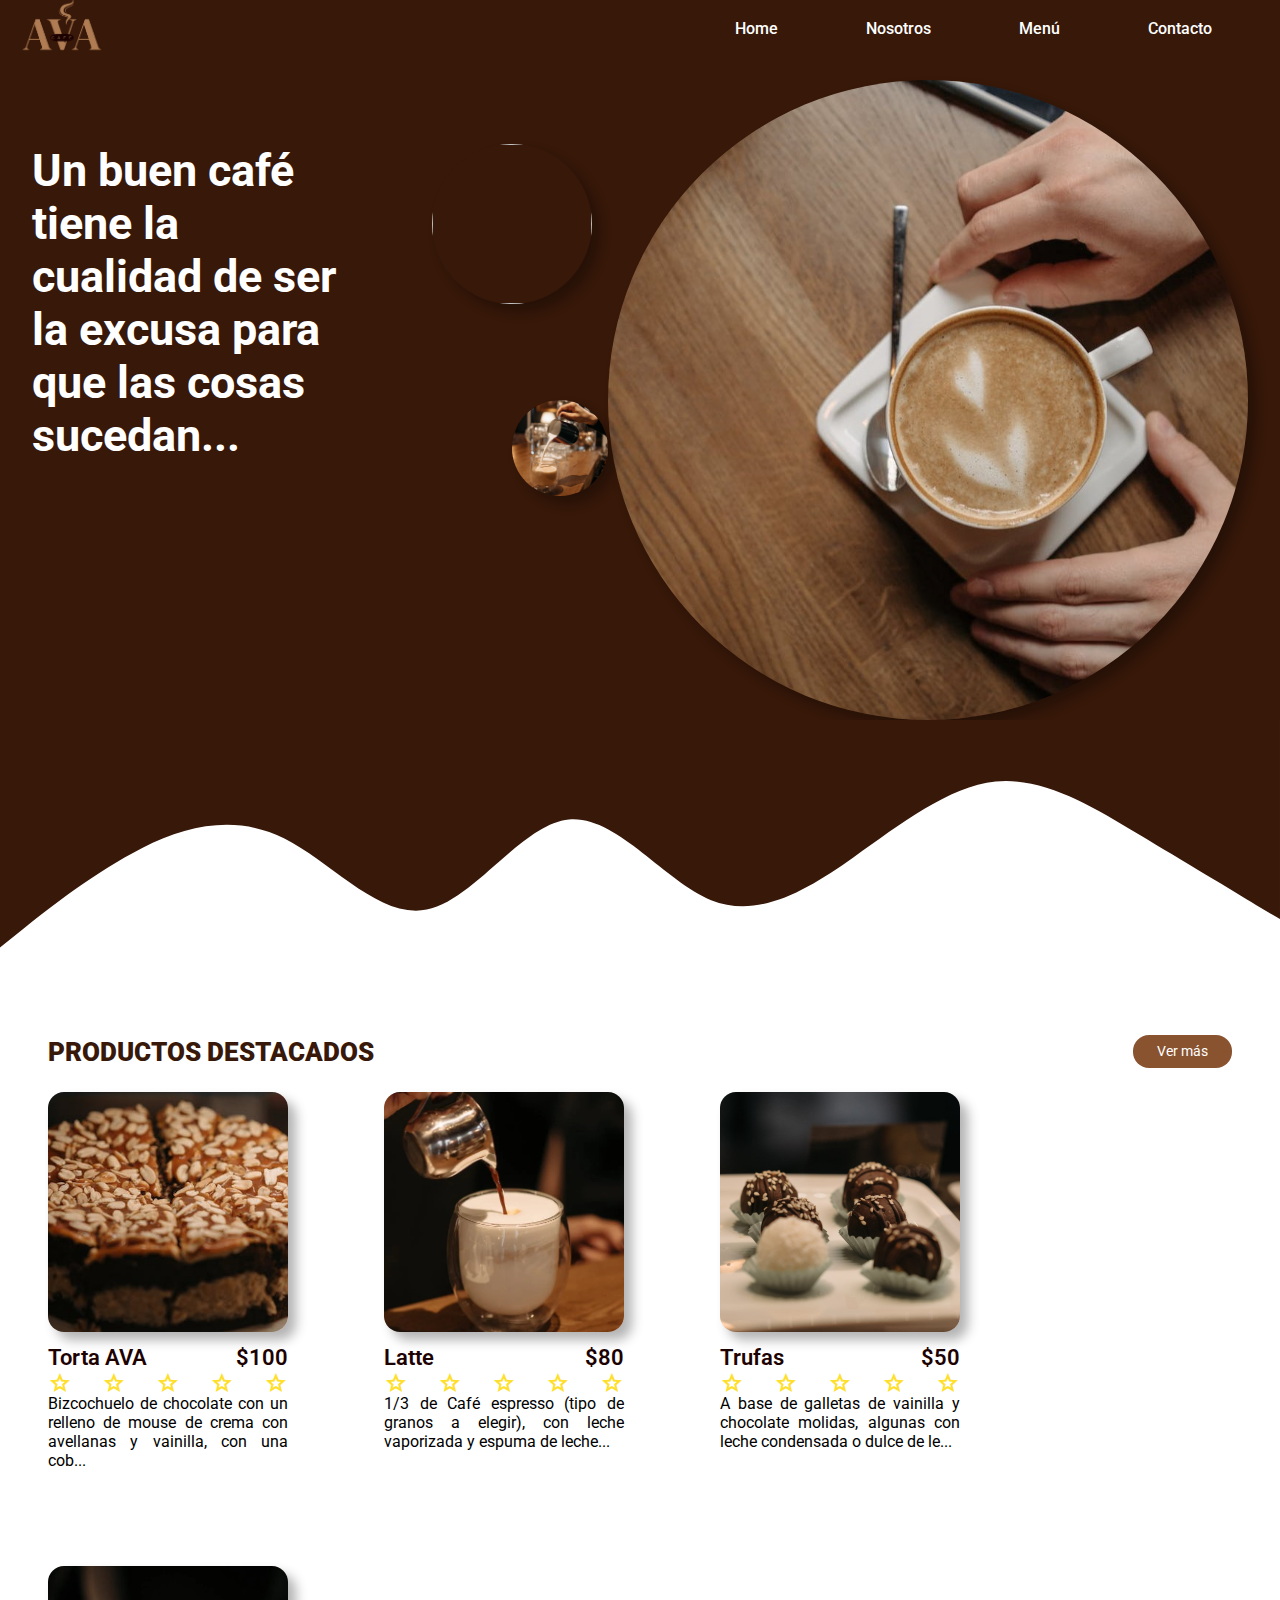
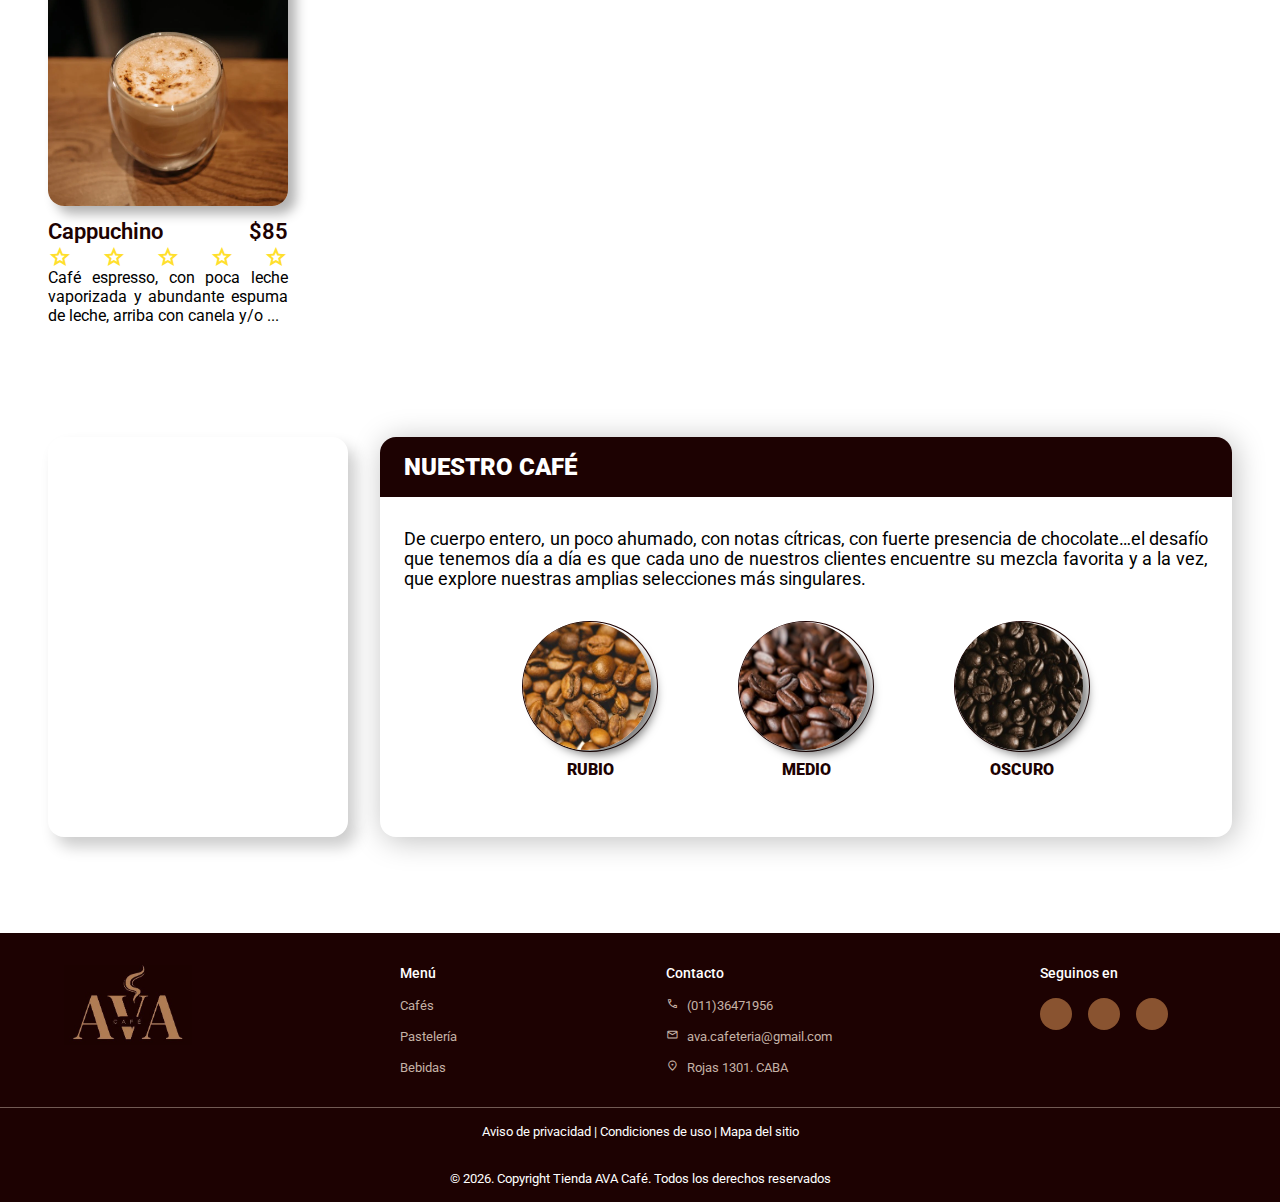
==== index.html @ 0589ad81 "add" ====
<!DOCTYPE html>
<html lang="es">
  <head>
    <meta charset="UTF-8" />
    <meta http-equiv="X-UA-Compatible" content="IE=edge" />
    <meta name="viewport" content="width=device-width, initial-scale=1.0" />
    <link rel="stylesheet" href="style.css" />
    <link
      rel="stylesheet"
      href="https://fonts.googleapis.com/css2?family=Material+Symbols+Outlined:opsz,wght,FILL,GRAD@48,300,1,0"
    />
    <script
      src="https://kit.fontawesome.com/d8433bcd8c.js"
      crossorigin="anonymous"
    ></script>
    <title>AVA Café</title>
    <link rel="icon" href="../images/AVA-logo-ico.ico" />
    <script defer src="../app.js"></script>
  </head>
  <body>
    <nav>
      <a href="index.html" class="nav__AVA-logo-dark">
        <img src="../images/AVA-logo-nav-dark.jpeg" alt="logo-cafe" />
      </a>
      <a href="index.html" class="nav__AVA-logo-light">
        <img src="../images/AVA-logo-nav-light.png" alt="logo-cafe" />
      </a>

      <div class="nav__menu">
        <input id="nav__menu--toggle" type="checkbox" />
        <label class="nav__menu--btn" for="nav__menu--toggle">
          <span></span>
        </label>

        <ul class="nav__menu--items">
          <li><a href="index.html">Home</a></li>
          <li><a href="./html/nosotros.html">Nosotros</a></li>
          <li><a href="./html/menu.html">Menú</a></li>
          <li><a href="./html/contacto.html">Contacto</a></li>
        </ul>
      </div>
    </nav>

    <main>
      <div class="main__portada">
        <h2 class="main__portada--frase">
          Un buen café tiene la cualidad de ser la excusa para que las cosas
          sucedan...
        </h2>

        <img class="main__portada--image1" src="../images/portada-cafe-1.jpg" />
        <img class="main__portada--image2" src="../images/portada-cafe-2.jpg" />
        <img src="../images/portada-cafe.jpeg" />
      </div>

      <svg xmlns="http://www.w3.org/2000/svg" viewBox="0 0 1440 260">
        <path
          fill="#371809"
          fill-opacity="1"
          d="M0,256L26.7,234.7C53.3,213,107,171,160,144C213.3,117,267,107,320,133.3C373.3,160,427,224,480,213.3C533.3,203,587,117,640,112C693.3,107,747,181,800,202.7C853.3,224,907,192,960,154.7C1013.3,117,1067,75,1120,69.3C1173.3,64,1227,96,1280,128C1333.3,160,1387,192,1413,208L1440,224L1440,0L1413.3,0C1386.7,0,1333,0,1280,0C1226.7,0,1173,0,1120,0C1066.7,0,1013,0,960,0C906.7,0,853,0,800,0C746.7,0,693,0,640,0C586.7,0,533,0,480,0C426.7,0,373,0,320,0C266.7,0,213,0,160,0C106.7,0,53,0,27,0L0,0Z"
        ></path>
      </svg>

      <div class="main__productos">
        <div class="main__productos--titulo">
          <h2>PRODUCTOS DESTACADOS</h2>
          <a href="../html/menu.html"><button>Ver más</button></a>
        </div>

        <div class="main__productos--productos">
          <div>
            <img src="../images/tortaAVA-menu.jpeg" alt="cafe" />
            <div class="productos__descripcion">
              <p>Torta AVA</p>
              <p>$100</p>
            </div>
            <div class="star">
              <span class="material-symbols-outlined">star</span>
              <span class="material-symbols-outlined">star</span>
              <span class="material-symbols-outlined">star</span>
              <span class="material-symbols-outlined">star</span>
              <span class="material-symbols-outlined">star</span>
            </div>
            <p>
              Bizcochuelo de chocolate con un relleno de mouse de crema con
              avellanas y vainilla, con una cob...
            </p>
          </div>

          <div>
            <img src="../images/cafe-latte-menu.jpeg" alt="cafe" />
            <div class="productos__descripcion">
              <p>Latte</p>
              <p>$80</p>
            </div>
            <div class="star">
              <span class="material-symbols-outlined">star</span>
              <span class="material-symbols-outlined">star</span>
              <span class="material-symbols-outlined">star</span>
              <span class="material-symbols-outlined">star</span>
              <span class="material-symbols-outlined">star</span>
            </div>
            <p>
              1/3 de Café espresso (tipo de granos a elegir), con leche
              vaporizada y espuma de leche...
            </p>
          </div>

          <div>
            <img src="../images/trufas-menu.jpeg" alt="cafe" />
            <div class="productos__descripcion">
              <p>Trufas</p>
              <p>$50</p>
            </div>
            <div class="star">
              <span class="material-symbols-outlined star">star</span>
              <span class="material-symbols-outlined star">star</span>
              <span class="material-symbols-outlined star">star</span>
              <span class="material-symbols-outlined star">star</span>
              <span class="material-symbols-outlined star">star</span>
            </div>
            <p>
              A base de galletas de vainilla y chocolate molidas, algunas con
              leche condensada o dulce de le...
            </p>
          </div>

          <div>
            <img src="../images/cafe-cappuchino-menu.jpeg" alt="cafe" />
            <div class="productos__descripcion">
              <p>Cappuchino</p>
              <p>$85</p>
            </div>
            <div class="star">
              <span class="material-symbols-outlined star">star</span>
              <span class="material-symbols-outlined star">star</span>
              <span class="material-symbols-outlined star">star</span>
              <span class="material-symbols-outlined star">star</span>
              <span class="material-symbols-outlined star">star</span>
            </div>
            <p>
              Café espresso, con poca leche vaporizada y abundante espuma de
              leche, arriba con canela y/o ...
            </p>
          </div>
        </div>
      </div>

      <div class="main__nuestro-cafe">
        <video src="../images/nuestro-cafe.mp4" autoplay loop></video>
        <div class="main__nuestro-cafe--container">
          <h2 class="main__nuestro-cafe--titulo">NUESTRO CAFÉ</h2>
          <p class="main__nuestro-cafe--parrafo">
            De cuerpo entero, un poco ahumado, con notas cítricas, con fuerte
            presencia de chocolate…el desafío que tenemos día a día es que cada
            uno de nuestros clientes encuentre su mezcla favorita y a la vez,
            que explore nuestras amplias selecciones más singulares.
          </p>

          <div class="main__nuestro-cafe--granos">
            <div>
              <div>
                <img
                  src="../images/granos-de-cafe-rubio.jpg"
                  alt="granos de café"
                />
              </div>

              <p>RUBIO</p>
            </div>

            <div>
              <div>
                <img
                  src="../images/granos-de-cafe-medio.jpg"
                  alt="granos de café"
                />
              </div>
              <p>MEDIO</p>
            </div>

            <div>
              <div>
                <img
                  src="../images/granos-de-cafe-oscuro.jpg"
                  alt="granos de café"
                />
              </div>
              <p>OSCURO</p>
            </div>
          </div>
        </div>
      </div>
    </main>

    <footer>
      <div class="footer__container">
        <img src="../images/AVA-logo-nav-dark.jpeg" alt="logo-cafe" />
        <div class="footer__container--info">
          <p class="container__info--titulo">Menú</p>
          <div class="container__info--items">
            <a href="/html/menu.html"> <p>Cafés</p></a>
            <a href="/html/menu.html"><p>Pastelería</p></a>
            <a href="/html/menu.html"><p>Bebidas</p></a>
          </div>
        </div>

        <div class="footer__container--info">
          <p class="container__info--titulo">Contacto</p>
          <div class="container__info--items">
            <a href="#">
              <span class="material-symbols-outlined">call</span>
              <p>(011)36471956</p>
            </a>

            <a href="#">
              <span class="material-symbols-outlined">mail</span>
              <p>ava.cafeteria@gmail.com</p>
            </a>

            <a href="#">
              <span class="material-symbols-outlined"> location_on </span>
              <p>Rojas 1301. CABA</p>
            </a>
          </div>
        </div>

        <div class="footer__container--info">
          <p class="container__info--titulo">Seguinos en</p>
          <div class="container__info--icon">
            <a href="https://www.instagram.com/"
              ><i class="fa-brands fa-instagram"></i
            ></a>

            <a href="https://es-la.facebook.com/"
              ><i class="fa-brands fa-facebook-f"></i
            ></a>

            <a href="https://twitter.com/?lang=es"
              ><i class="fa-brands fa-twitter"></i
            ></a>
          </div>
        </div>
      </div>

      <hr />
      <p>Aviso de privacidad | Condiciones de uso | Mapa del sitio</p>
      <h5 id="copyright"></h5>
    </footer>
  </body>
</html>
---- style.css ----
@import url("https://fonts.googleapis.com/css2?family=Roboto:wght@100;400;500;700;900&display=swap");

:root {
  --white-color: #ffffff;
  --light-brown-color: #895330;
  --light-brown-color-hover: #af7c53;
  --brown-color: #371809;
  --dark-brown-color: #1d0202;
  --yellow-color: #ffdf2d;
  --footer-color: #c5b2a6;
}

* {
  margin: 0;
  box-sizing: border-box;
  /*1rem= 10px*/
  font-family: "Roboto", sans-serif;
}

/*-------------- NAV --------------*/
nav {
  display: flex;
  justify-content: center;
  align-items: center;
  position: fixed;
  z-index: 1;
  width: 100%;
  height: 3.5rem;
  padding: 0 3rem 0 0;
  background-color: var(--brown-color);
}

/* Estilos de la función de js para que el nav cambie de color al hacer scroll */
nav.nav-scroll,
nav.nav-scroll .nav__AVA-logo-dark {
  background-color: var(--dark-brown-color);
  transition: all 1s;
  display: inline-flex;
}

.nav__AVA-logo-dark,
nav.nav-scroll .nav__AVA-logo-light {
  display: none;
}

nav img {
  height: 3.5rem;
  margin-left: 1rem;
}

.nav__menu--items {
  display: none;
  list-style: none;
}

.nav__menu--items li {
  display: flex;
  align-items: center;
  gap: 10px;
  padding: 12px 20px;
  transition-duration: 0.25s;
}

.nav__menu--items li a {
  position: relative;
  margin-left: 3rem;
  color: var(--white-color);
  text-decoration: none;
  font-weight: 500;
}

.nav__menu--items li a::after {
  content: "";
  position: absolute;
  width: 0%;
  height: 2px;
  background-color: var(--white-color);
  left: 50%;
  bottom: -5px;
  transition: all 0.3s ease-in-out;
}

.nav__menu--items li a:hover::after {
  width: 100%;
  left: 0;
}

#nav__menu--toggle {
  display: none;
}

#nav__menu--toggle:checked + .nav__menu--btn > span {
  transform: rotate(45deg);
}

#nav__menu--toggle:checked + .nav__menu--btn > span::before {
  top: 0;
  transform: rotate(0deg);
}

#nav__menu--toggle:checked + .nav__menu--btn > span::after {
  top: 0;
  transform: rotate(90deg);
}

#nav__menu--toggle:checked ~ .nav__menu--items {
  left: 0 !important;
}

.nav__menu--btn {
  position: fixed;
  top: 1.6rem;
  left: 1rem;
  width: 1.5rem;
  height: 2rem;
  cursor: pointer;
  z-index: 1;
}

.nav__menu--btn > span,
.nav__menu--btn > span::before,
.nav__menu--btn > span::after {
  display: block;
  position: absolute;
  width: 100%;
  height: 2px;
  background-color: var(--white-color);
  transition-duration: 0.25s;
}

.nav__menu--btn > span::before {
  content: "";
  top: -8px;
}

.nav__menu--btn > span::after {
  content: "";
  top: 8px;
}

/* media queries del nav */
@media (min-width: 720px) {
  nav {
    justify-content: space-between;
  }

  .nav__menu--btn {
    display: none;
  }

  .nav__menu--items {
    display: flex;
  }
}

/*-------------- HOME: portada --------------*/
.main__portada {
  display: flex;
  justify-content: space-between;
  width: 100%;
  height: 80vh;
  padding: 5rem 2rem 0;
  background-color: var(--brown-color);
}

.main__portada--frase {
  padding-top: 4rem;
  color: var(--white-color);
  font-size: 2.8rem;
}

.main__portada img {
  object-fit: cover;
  border-radius: 100%;
  box-shadow: 8px 8px 12px rgba(0, 0, 0, 0.3);
}

.main__portada img:nth-of-type(3) {
  animation: floating 5s ease-in-out 0.5s infinite;
}

.main__portada--image1 {
  position: relative;
  width: 10rem;
  height: 10rem;
  left: 5rem;
  top: 4rem;
  animation: floating 3s ease-in-out 0.5s infinite;
}

.main__portada--image2 {
  position: relative;
  width: 6rem;
  height: 6rem;
  top: 20rem;
  animation: floating 7s ease-in-out 0.5s infinite;
}

@keyframes floating {
  from {
    transform: translate(0, 0px);
  }
  65% {
    transform: translate(0, 15px);
  }
  to {
    transform: translate(0, -0px);
  }
}

/* media queries del HOME: portada */
@media (max-width: 720px) {
  .main__portada {
    flex-direction: column;
  }

  .main__portada--frase {
    padding-top: 1rem;
    font-size: 1.4rem;
  }

  .main__portada--image1 {
    top: 3rem;
    left: 1rem;
    width: 4rem;
    height: 4rem;
  }

  .main__portada--image2 {
    top: 7rem;
    left: 2.5rem;
    width: 3rem;
    height: 3rem;
  }

  .main__portada img:nth-of-type(3) {
    position: relative;
    top: -5rem;
    left: 7rem;
    width: 12rem;
    height: 12rem;
  }
}

/*-------------- HOME: productos destacados --------------*/
.main__productos {
  display: flex;
  flex-direction: column;
  gap: 1.5rem;
  padding: 5rem 3rem;
}

.main__productos h1 {
  font-weight: 900;
  color: var(--dark-brown-color);
  text-align: center;
  text-decoration: underline;
}

.main__productos--titulo {
  display: flex;
  justify-content: space-between;
  align-items: center;
}

.main__productos--titulo h2 {
  font-size: 1.6rem;
  font-weight: 900;
  color: var(--brown-color);
}

.main__productos--titulo button {
  padding: 0.5rem 1.5rem;
  background-color: var(--light-brown-color);
  border: none;
  border-radius: 1rem;
  color: var(--white-color);
  font-size: 0.9rem;
}

.main__productos--titulo button:hover {
  background-color: var(--light-brown-color-hover);
  cursor: pointer;
}

.main__productos--productos {
  display: grid;
  grid-template-columns: repeat(auto-fill, minmax(15rem, 15rem));
  gap: 6rem;
  margin-bottom: 1rem;
}

.main__productos--productos > div:hover {
  transform: scale(1.05);
  transition: 0.5s;
  cursor: pointer;
}

.main__productos--productos div img {
  width: 100%;
  height: 15rem;
  margin-bottom: 0.5rem;
  object-fit: cover;
  border-radius: 1rem;
  box-shadow: 8px 8px 12px rgba(0, 0, 0, 0.3);
}

.main__productos--productos div div {
  display: flex;
  align-items: center;
  justify-content: space-between;
}

.main__productos--productos div div p {
  font-size: 1.4rem;
  font-weight: 600;
  color: var(--dark-brown-color);
}

.main__productos--productos > div > p {
  font-size: 1rem;
  text-align: justify;
}

.star {
  color: var(--yellow-color);
}

/* media queries del HOME: productos destacados */
@media (max-width: 720px) {
  .main__productos {
    padding: 4rem 2rem;
  }

  .main__productos--productos > div {
    display: flex;
    flex-direction: column;
    align-items: center;
  }

  .main__productos--titulo h2 {
    font-size: 1.4rem;
  }

  .main__productos--titulo button {
    width: 6rem;
    padding: 0.5rem 1.5rem;
    font-size: 0.8rem;
  }

  .main__productos--productos {
    grid-template-columns: 8rem 8rem;
    gap: 3.5rem;
  }

  .main__productos--productos div img {
    width: 100%;
    height: 8rem;
  }

  .productos__descripcion {
    flex-direction: column;
  }

  .main__productos--productos div div p {
    font-size: 1.1rem;
  }

  .main__productos--productos > div > p {
    display: none;
  }
}

/*-------------- HOME: nuestro café --------------*/
.main__nuestro-cafe {
  padding: 1rem 3rem 6rem;
  display: flex;
  gap: 2rem;
  border-radius: 1.5rem;
}

.main__nuestro-cafe video {
  display: block;
  width: 20rem;
  height: 25rem;
  border-radius: 1rem;
  box-shadow: 8px 10px 15px rgba(0, 0, 0, 0.2);
  object-fit: cover;
}

.main__nuestro-cafe--container {
  height: 25rem;
  box-shadow: 3px 3px 30px #bebebe, -3px -3px 30px var(--white-color);
  border-radius: 1rem;
}

.main__nuestro-cafe--titulo {
  padding: 1rem 1.5rem;
  font-size: 1.5rem;
  font-weight: 900;
  border-radius: 1rem 1rem 0 0;
  color: var(--white-color);
  background-color: var(--dark-brown-color);
}

.main__nuestro-cafe--parrafo {
  margin: 2rem 1.5rem;
  text-align: justify;
  font-size: 1.1rem;
}

.main__nuestro-cafe--granos {
  display: flex;
  justify-content: center;
  gap: 5rem;
}

.main__nuestro-cafe--granos div img {
  width: 8rem;
  height: 8rem;
  border-radius: 100%;
  box-shadow: 8px 8px 10px -3px rgba(0, 0, 0, 0.5);
}

.main__nuestro-cafe--granos div div {
  height: 8.2rem;
  width: 8.5rem;
  border-radius: 100%;
  border: 1px double var(--dark-brown-color);
}

.main__nuestro-cafe--granos div p {
  margin-top: 0.5rem;
  text-align: center;
  font-weight: 900;
  color: var(--dark-brown-color);
}

/* media queries del HOME: nuestro café */
@media (max-width: 720px) {
  .main__nuestro-cafe {
    padding: 1rem 2rem;
    gap: 1rem;
  }

  .main__nuestro-cafe video {
    width: 8rem;
    height: 25.5rem;
  }

  .main__nuestro-cafe--container {
    width: 10.5rem;
    height: 25.5rem;
  }

  .main__nuestro-cafe--titulo {
    font-size: 1rem;
  }

  .main__nuestro-cafe--parrafo {
    font-size: 1rem;
    margin: 1rem;
  }

  .main__nuestro-cafe--granos {
    gap: 2rem;
    position: relative;
    top: 2rem;
    left: -4.5rem;
  }

  .main__nuestro-cafe--granos div div {
    height: 4.2rem;
    width: 4.5rem;
  }

  .main__nuestro-cafe--granos div img {
    width: 4rem;
    height: 4rem;
  }
}

/* ---------------- NOSOTROS: nosotros.html -------------------*/
.section__nosotros {
  display: grid;
  grid-template-columns: 1fr 1fr;
  grid-template-rows: 1fr 1fr 1fr 1fr;
  grid-auto-flow: row;
  grid-template-areas:
    "section__nosotros--primero section__nosotros--primero"
    "section__nosotros--segundo section__nosotros--segundo"
    "section__nosotros--tercero section__nosotros--tercero"
    "section__nosotros--cuarto section__nosotros--cuarto";
  padding-top: 3.5rem;
}

.section__nosotros--primero {
  grid-area: section__nosotros--primero;
}

.section__nosotros--segundo {
  grid-area: section__nosotros--segundo;
}

.section__nosotros--tercero {
  grid-area: section__nosotros--tercero;
}

.section__nosotros--cuarto {
  grid-area: section__nosotros--cuarto;
}

.nosotros-container {
  display: flex;
  justify-content: center;
  align-items: center;
}

.nosotros-container--descripcion {
  display: flex;
  align-items: center;
  width: 40rem;
  height: 15rem;
  margin: 3.1rem;
  padding: 0 5rem;
  background-color: var(--light-brown-color-hover);
  border-radius: 1rem;
  box-shadow: 20px 20px 25px var(--brown-color);
}

.nosotros-container--descripcion p {
  font-size: 1.1rem;
  color: var(--white-color);
  text-align: justify;
}

.nosotros-container--imagen {
  width: 57%;
  height: 28rem;
  padding: 2rem;
  background-color: var(--footer-color);
}
.nosotros-container--imagen img,
iframe {
  width: 100%;
  height: 100%;
  object-fit: cover;
  border-radius: 1rem;
}

/* -------------- FORMULARIO: contacto.html --------------*/
.section__contacto-portada {
  height: 30rem;
  position: relative;
}

.section__contacto-portada::before {
  content: "";
  position: absolute;
  top: 0;
  left: 0;
  width: 100%;
  height: 100%;
  background: linear-gradient(#371809e5, #37180959);
}

.section__contacto-portada img {
  object-fit: cover;
  object-position: 80% 20%;
  width: 100%;
  height: 100%;
}

.section__contacto-portada::after {
  content: "ESTEMOS EN CONTACTO";
  display: flex;
  justify-content: center;
  align-items: center;
  position: absolute;
  top: 0;
  left: 0;
  width: 100%;
  height: 100%;
  color: var(--white-color);
  font-size: 2.2rem;
  font-weight: 700;
}

.section__contacto-form {
  display: flex;
  justify-content: center;
  padding: 2rem 0;
}

.section__contacto-form fieldset {
  width: 20rem;
  padding: 1rem;
  border-radius: 0.5rem;
}

.fieldset__container {
  display: flex;
  flex-direction: column;
  gap: 1rem;
}

.fieldset__container--inputs {
  display: flex;
  flex-direction: column;
}

form legend {
  font-size: 1.4rem;
  font-weight: 700;
  color: var(--dark-brown-color);
}

form label {
  font-size: 1.1rem;
  color: var(--dark-brown-color);
}

.input-padron {
  height: 2rem;
}

.fieldset__container button {
  padding: 1rem 3rem;
  font-size: 1rem;
  font-weight: bold;
  color: var(--white-color);
  background-color: var(--light-brown-color);
  border: none;
  border-radius: 0.3rem;
  transition: all 0.3s ease 0s;
  cursor: pointer;
}

.fieldset__container button:hover {
  background-color: var(--light-brown-color-hover);
  transform: translateY(-6px);
}

/* -------------- FOOTER --------------*/
footer {
  display: flex;
  flex-direction: column;
  font-size: 0.7rem;
  color: var(--white-color);
  background-color: var(--dark-brown-color);
}

.footer__container {
  display: flex;
  justify-content: space-around;
  gap: 5rem;
  margin-right: 3rem;
  padding: 2rem 0;
}

.footer__container img {
  width: 8rem;
  height: 5rem;
}

.footer__container--info {
  display: flex;
  flex-direction: column;
}

.container__info--titulo {
  margin-bottom: 1rem;
  color: var(--white-color);
  font-weight: 500;
  font-size: 0.9rem;
}

.container__info--items {
  display: flex;
  flex-direction: column;
  gap: 1rem;
}

.container__info--items a,
.container__info--items a span {
  display: flex;
  gap: 0.5rem;
  text-decoration: none;
  font-size: 0.8rem;
  font-weight: 400;
  color: var(--footer-color);
}

.container__info--items a:hover {
  color: var(--white-color);
}

.container__info--icon {
  display: flex;
  gap: 1rem;
}

.container__info--icon a {
  display: flex;
  justify-content: center;
  align-items: center;
  width: 2rem;
  height: 2rem;
  text-decoration: none;
  background-color: var(--light-brown-color);
  border-radius: 100%;
}

.container__info--icon a i {
  font-size: 1rem;
  color: var(--white-color);
}

.container__info--icon a:hover {
  background-color: var(--light-brown-color-hover);
  transform: translateY(-2px);
}

hr {
  height: 1px;
  border: none;
  opacity: 0.5;
  background-color: var(--footer-color);
}

footer h5,
footer > p {
  align-self: center;
  margin: 1rem 0;
  font-size: 0.8rem;
  font-weight: 400;
}

/* media queries del footer */
@media (max-width: 720px) {
  footer {
    margin-top: 10rem;
  }

  .footer__container {
    flex-direction: column;
    padding: 2rem;
  }

  .container__info--titulo {
    font-size: 1.1rem;
  }

  .container__info--items a,
  .container__info--items a span {
    font-size: 1rem;
  }

  footer h5,
  footer > p {
    font-size: 0.7rem;
  }
}
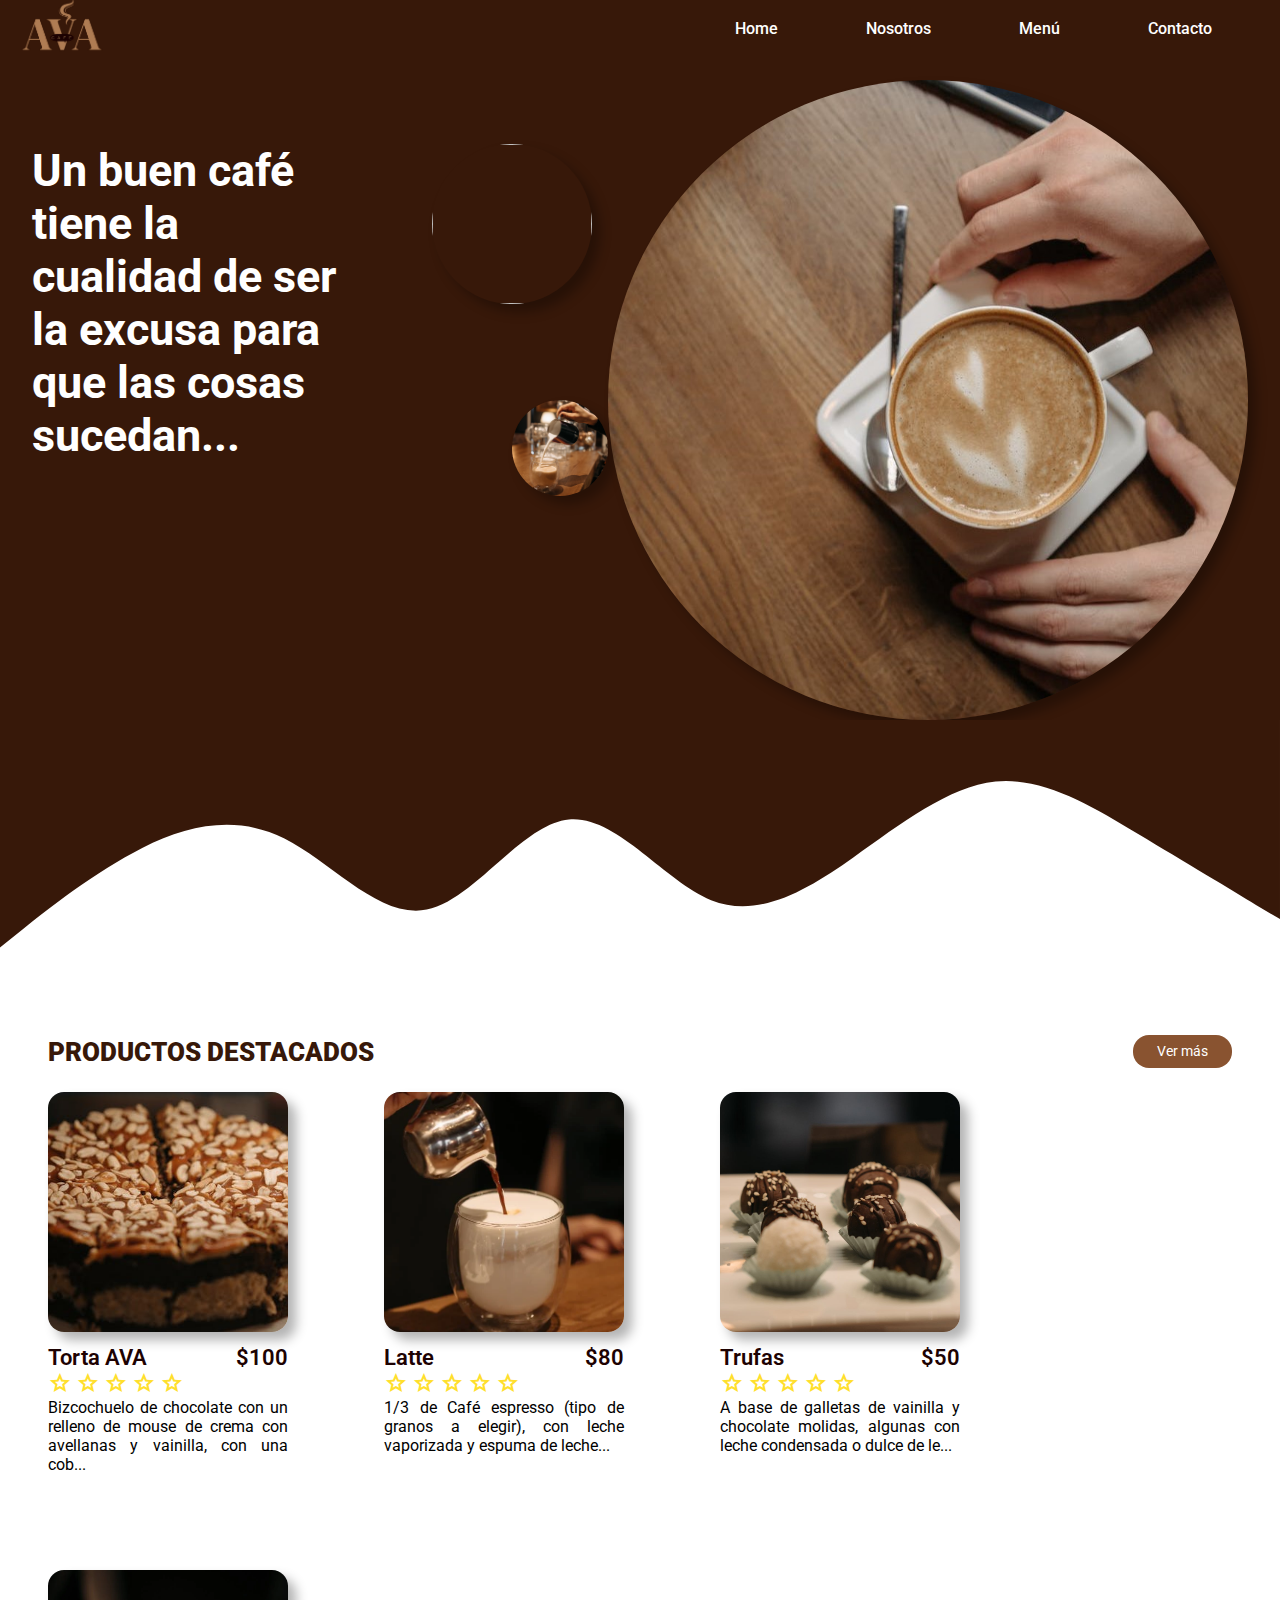
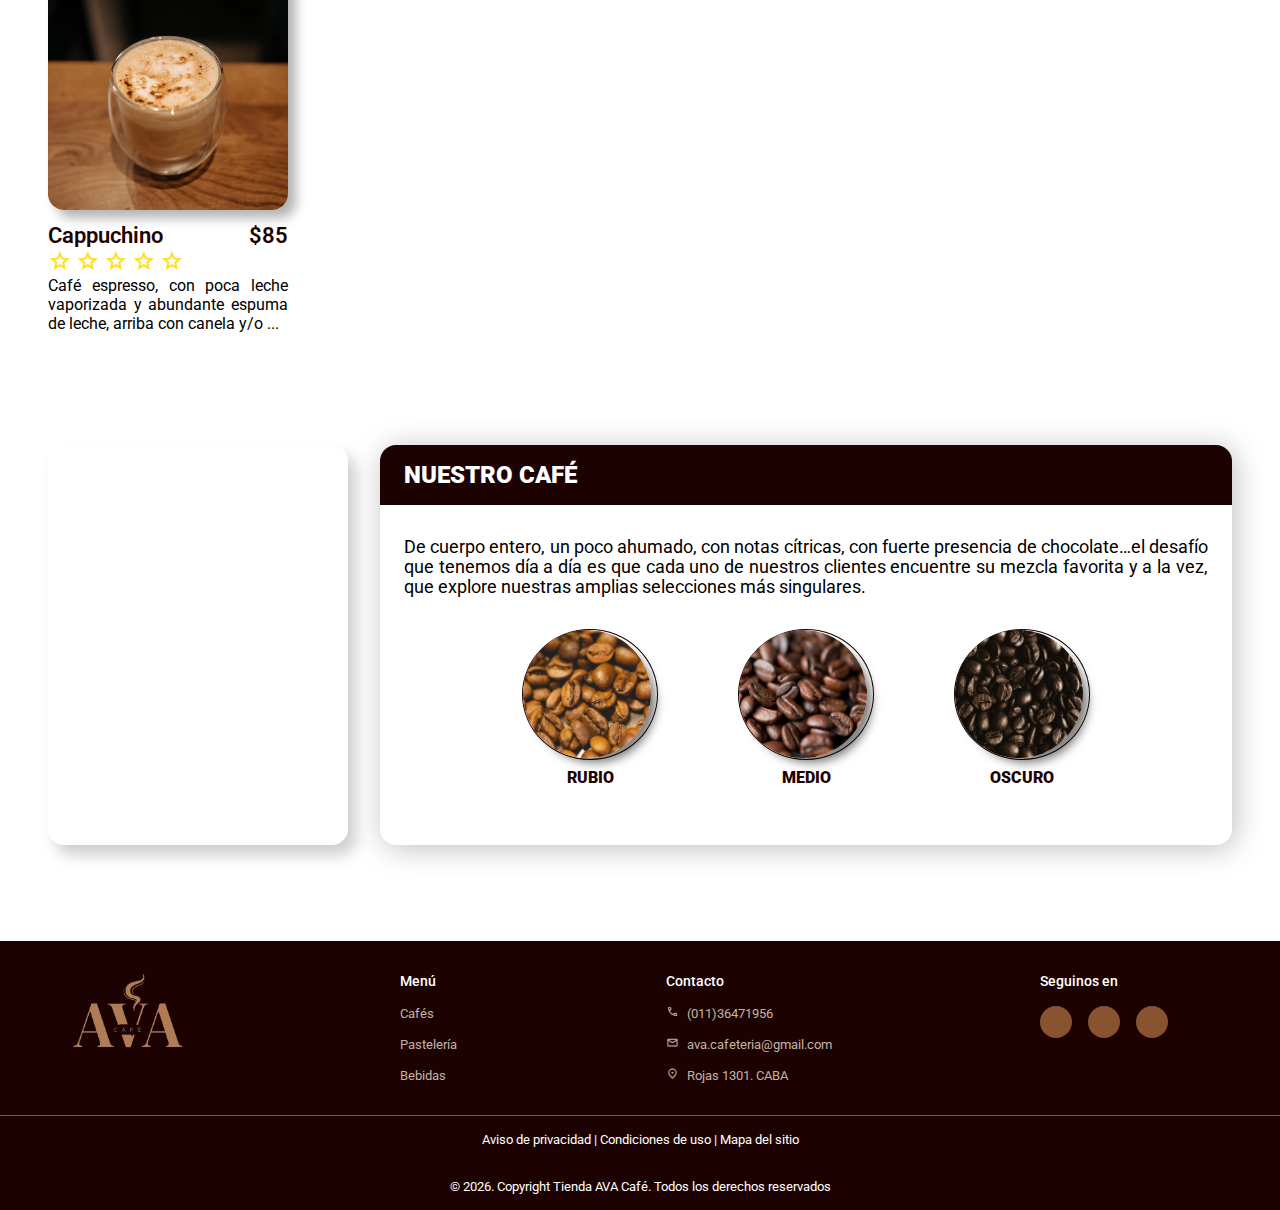
==== commit d5884792: "new changes" ====
--- a/index.html
+++ b/index.html
@@ -14,16 +14,16 @@
       crossorigin="anonymous"
     ></script>
     <title>AVA Café</title>
-    <link rel="icon" href="../images/AVA-logo-ico.ico" />
-    <script defer src="../app.js"></script>
+    <link rel="icon" href="./images/AVA-logo-ico.ico" />
+    <script defer src="./app.js"></script>
   </head>
   <body>
     <nav>
       <a href="index.html" class="nav__AVA-logo-dark">
-        <img src="../images/AVA-logo-nav-dark.jpeg" alt="logo-cafe" />
+        <img src="./images/AVA-logo-nav-dark.jpeg" alt="logo-cafe" />
       </a>
       <a href="index.html" class="nav__AVA-logo-light">
-        <img src="../images/AVA-logo-nav-light.png" alt="logo-cafe" />
+        <img src="./images/AVA-logo-nav-light.png" alt="logo-cafe" />
       </a>
 
       <div class="nav__menu">
@@ -48,9 +48,9 @@
           sucedan...
         </h2>
 
-        <img class="main__portada--image1" src="../images/portada-cafe-1.jpg" />
-        <img class="main__portada--image2" src="../images/portada-cafe-2.jpg" />
-        <img src="../images/portada-cafe.jpeg" />
+        <img class="main__portada--image1" src="./images/portada-cafe-1.jpg" />
+        <img class="main__portada--image2" src="./images/portada-cafe-2.jpg" />
+        <img src="./images/portada-cafe.jpeg" />
       </div>
 
       <svg xmlns="http://www.w3.org/2000/svg" viewBox="0 0 1440 260">
@@ -64,12 +64,12 @@
       <div class="main__productos">
         <div class="main__productos--titulo">
           <h2>PRODUCTOS DESTACADOS</h2>
-          <a href="../html/menu.html"><button>Ver más</button></a>
+          <a href="./html/menu.html"><button>Ver más</button></a>
         </div>
 
         <div class="main__productos--productos">
           <div>
-            <img src="../images/tortaAVA-menu.jpeg" alt="cafe" />
+            <img src="./images/tortaAVA-menu.jpeg" alt="cafe" />
             <div class="productos__descripcion">
               <p>Torta AVA</p>
               <p>$100</p>
@@ -88,7 +88,7 @@
           </div>
 
           <div>
-            <img src="../images/cafe-latte-menu.jpeg" alt="cafe" />
+            <img src="./images/cafe-latte-menu.jpeg" alt="cafe" />
             <div class="productos__descripcion">
               <p>Latte</p>
               <p>$80</p>
@@ -107,7 +107,7 @@
           </div>
 
           <div>
-            <img src="../images/trufas-menu.jpeg" alt="cafe" />
+            <img src="./images/trufas-menu.jpeg" alt="cafe" />
             <div class="productos__descripcion">
               <p>Trufas</p>
               <p>$50</p>
@@ -126,7 +126,7 @@
           </div>
 
           <div>
-            <img src="../images/cafe-cappuchino-menu.jpeg" alt="cafe" />
+            <img src="./images/cafe-cappuchino-menu.jpeg" alt="cafe" />
             <div class="productos__descripcion">
               <p>Cappuchino</p>
               <p>$85</p>
@@ -147,7 +147,7 @@
       </div>
 
       <div class="main__nuestro-cafe">
-        <video src="../images/nuestro-cafe.mp4" autoplay loop></video>
+        <video src="./images/nuestro-cafe.mp4" autoplay loop></video>
         <div class="main__nuestro-cafe--container">
           <h2 class="main__nuestro-cafe--titulo">NUESTRO CAFÉ</h2>
           <p class="main__nuestro-cafe--parrafo">
@@ -161,7 +161,7 @@
             <div>
               <div>
                 <img
-                  src="../images/granos-de-cafe-rubio.jpg"
+                  src="./images/granos-de-cafe-rubio.jpg"
                   alt="granos de café"
                 />
               </div>
@@ -172,7 +172,7 @@
             <div>
               <div>
                 <img
-                  src="../images/granos-de-cafe-medio.jpg"
+                  src="./images/granos-de-cafe-medio.jpg"
                   alt="granos de café"
                 />
               </div>
@@ -182,7 +182,7 @@
             <div>
               <div>
                 <img
-                  src="../images/granos-de-cafe-oscuro.jpg"
+                  src="./images/granos-de-cafe-oscuro.jpg"
                   alt="granos de café"
                 />
               </div>
@@ -195,13 +195,13 @@
 
     <footer>
       <div class="footer__container">
-        <img src="../images/AVA-logo-nav-dark.jpeg" alt="logo-cafe" />
+        <img src="./images/AVA-logo-nav-dark.jpeg" alt="logo-cafe" />
         <div class="footer__container--info">
           <p class="container__info--titulo">Menú</p>
           <div class="container__info--items">
-            <a href="/html/menu.html"> <p>Cafés</p></a>
-            <a href="/html/menu.html"><p>Pastelería</p></a>
-            <a href="/html/menu.html"><p>Bebidas</p></a>
+            <a href="./html/menu.html"> <p>Cafés</p></a>
+            <a href="./html/menu.html"><p>Pastelería</p></a>
+            <a href="./html/menu.html"><p>Bebidas</p></a>
           </div>
         </div>
 
--- a/style.css
+++ b/style.css
@@ -26,7 +26,7 @@
   z-index: 1;
   width: 100%;
   height: 3.5rem;
-  padding: 0 3rem 0 0;
+  padding: 0;
   background-color: var(--brown-color);
 }
 
@@ -46,6 +46,59 @@
 nav img {
   height: 3.5rem;
   margin-left: 1rem;
+}
+
+#nav__menu--toggle {
+  display: none;
+}
+
+#nav__menu--toggle:checked + .nav__menu--btn > span {
+  transform: rotate(45deg);
+}
+
+#nav__menu--toggle:checked + .nav__menu--btn > span::before {
+  top: 0;
+  transform: rotate(0deg);
+}
+
+#nav__menu--toggle:checked + .nav__menu--btn > span::after {
+  top: 0;
+  transform: rotate(90deg);
+}
+
+#nav__menu--toggle:checked ~ .nav__menu--items {
+  left: 0 !important;
+}
+
+.nav__menu--btn {
+  position: fixed;
+  top: 1.6rem;
+  left: 1rem;
+  width: 1.5rem;
+  height: 2rem;
+  cursor: pointer;
+  z-index: 1;
+}
+
+.nav__menu--btn > span,
+.nav__menu--btn > span::before,
+.nav__menu--btn > span::after {
+  display: block;
+  position: absolute;
+  width: 100%;
+  height: 2px;
+  background-color: var(--white-color);
+  transition-duration: 0.25s;
+}
+
+.nav__menu--btn > span::before {
+  content: "";
+  top: -8px;
+}
+
+.nav__menu--btn > span::after {
+  content: "";
+  top: 8px;
 }
 
 .nav__menu--items {
@@ -85,63 +138,11 @@
   left: 0;
 }
 
-#nav__menu--toggle {
-  display: none;
-}
-
-#nav__menu--toggle:checked + .nav__menu--btn > span {
-  transform: rotate(45deg);
-}
-
-#nav__menu--toggle:checked + .nav__menu--btn > span::before {
-  top: 0;
-  transform: rotate(0deg);
-}
-
-#nav__menu--toggle:checked + .nav__menu--btn > span::after {
-  top: 0;
-  transform: rotate(90deg);
-}
-
-#nav__menu--toggle:checked ~ .nav__menu--items {
-  left: 0 !important;
-}
-
-.nav__menu--btn {
-  position: fixed;
-  top: 1.6rem;
-  left: 1rem;
-  width: 1.5rem;
-  height: 2rem;
-  cursor: pointer;
-  z-index: 1;
-}
-
-.nav__menu--btn > span,
-.nav__menu--btn > span::before,
-.nav__menu--btn > span::after {
-  display: block;
-  position: absolute;
-  width: 100%;
-  height: 2px;
-  background-color: var(--white-color);
-  transition-duration: 0.25s;
-}
-
-.nav__menu--btn > span::before {
-  content: "";
-  top: -8px;
-}
-
-.nav__menu--btn > span::after {
-  content: "";
-  top: 8px;
-}
-
 /* media queries del nav */
 @media (min-width: 720px) {
   nav {
     justify-content: space-between;
+    padding: 0 3rem 0 0;
   }
 
   .nav__menu--btn {
@@ -305,13 +306,13 @@
   box-shadow: 8px 8px 12px rgba(0, 0, 0, 0.3);
 }
 
-.main__productos--productos div div {
+.productos__descripcion {
   display: flex;
   align-items: center;
   justify-content: space-between;
 }
 
-.main__productos--productos div div p {
+.productos__descripcion p {
   font-size: 1.4rem;
   font-weight: 600;
   color: var(--dark-brown-color);
@@ -349,8 +350,8 @@
   }
 
   .main__productos--productos {
-    grid-template-columns: 8rem 8rem;
-    gap: 3.5rem;
+    grid-template-columns: 1fr 1fr;
+    row-gap: 3rem;
   }
 
   .main__productos--productos div img {
@@ -440,7 +441,7 @@
 @media (max-width: 720px) {
   .main__nuestro-cafe {
     padding: 1rem 2rem;
-    gap: 1rem;
+    justify-content: space-between;
   }
 
   .main__nuestro-cafe video {
@@ -466,7 +467,7 @@
     gap: 2rem;
     position: relative;
     top: 2rem;
-    left: -4.5rem;
+    left: -6rem;
   }
 
   .main__nuestro-cafe--granos div div {
@@ -491,7 +492,6 @@
     "section__nosotros--segundo section__nosotros--segundo"
     "section__nosotros--tercero section__nosotros--tercero"
     "section__nosotros--cuarto section__nosotros--cuarto";
-  padding-top: 3.5rem;
 }
 
 .section__nosotros--primero {
@@ -514,6 +514,7 @@
   display: flex;
   justify-content: center;
   align-items: center;
+  padding-top: 4rem;
 }
 
 .nosotros-container--descripcion {
@@ -548,6 +549,40 @@
   border-radius: 1rem;
 }
 
+/* media queries del NOSOTROS */
+@media (max-width: 720px) {
+  .section__nosotros {
+    grid-template-columns: 1fr;
+    grid-template-rows: 1fr 1fr 1fr 1fr;
+    grid-template-areas:
+      "section__nosotros--primero"
+      "section__nosotros--segundo"
+      "section__nosotros--tercero"
+      "section__nosotros--cuarto";
+  }
+
+  .nosotros-container {
+    flex-direction: column;
+  }
+
+  .nosotros-container--descripcion {
+    width: 100%;
+    height: 12rem;
+    margin: 0;
+    padding: 0 2rem;
+  }
+
+  .nosotros-container--descripcion p {
+    font-size: 1rem;
+  }
+
+  .nosotros-container--imagen {
+    width: 100%;
+    height: 20rem;
+    padding: 0.5rem;
+  }
+}
+
 /* -------------- FORMULARIO: contacto.html --------------*/
 .section__contacto-portada {
   height: 30rem;
@@ -593,7 +628,6 @@
 }
 
 .section__contacto-form fieldset {
-  width: 20rem;
   padding: 1rem;
   border-radius: 0.5rem;
 }
@@ -621,7 +655,7 @@
 }
 
 .input-padron {
-  height: 2rem;
+  height: 2.5rem;
 }
 
 .fieldset__container button {
@@ -639,6 +673,17 @@
 .fieldset__container button:hover {
   background-color: var(--light-brown-color-hover);
   transform: translateY(-6px);
+}
+
+/* media queries del NOSOTROS */
+@media (max-width: 720px) {
+  .section__contacto-portada::after {
+    font-size: 1.6rem;
+  }
+
+  .fieldset__container {
+    width: 20rem;
+  }
 }
 
 /* -------------- FOOTER --------------*/
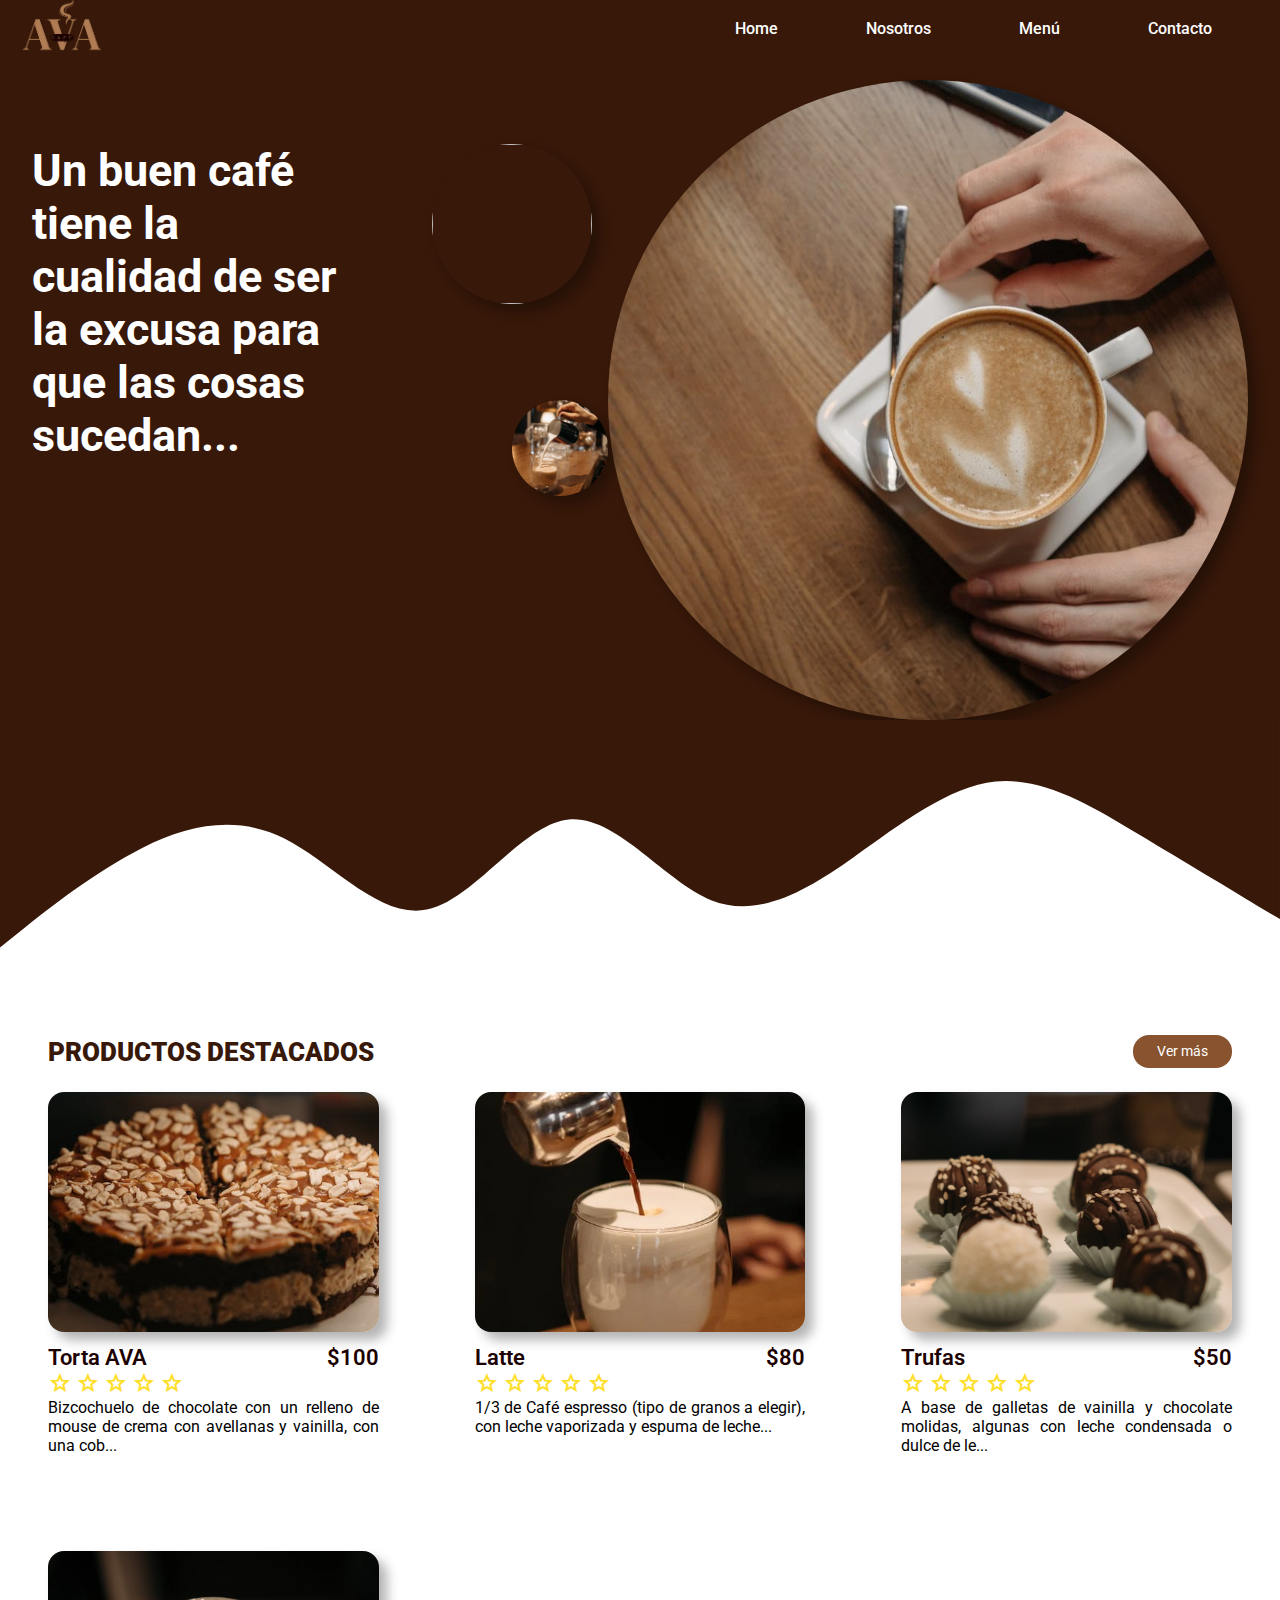
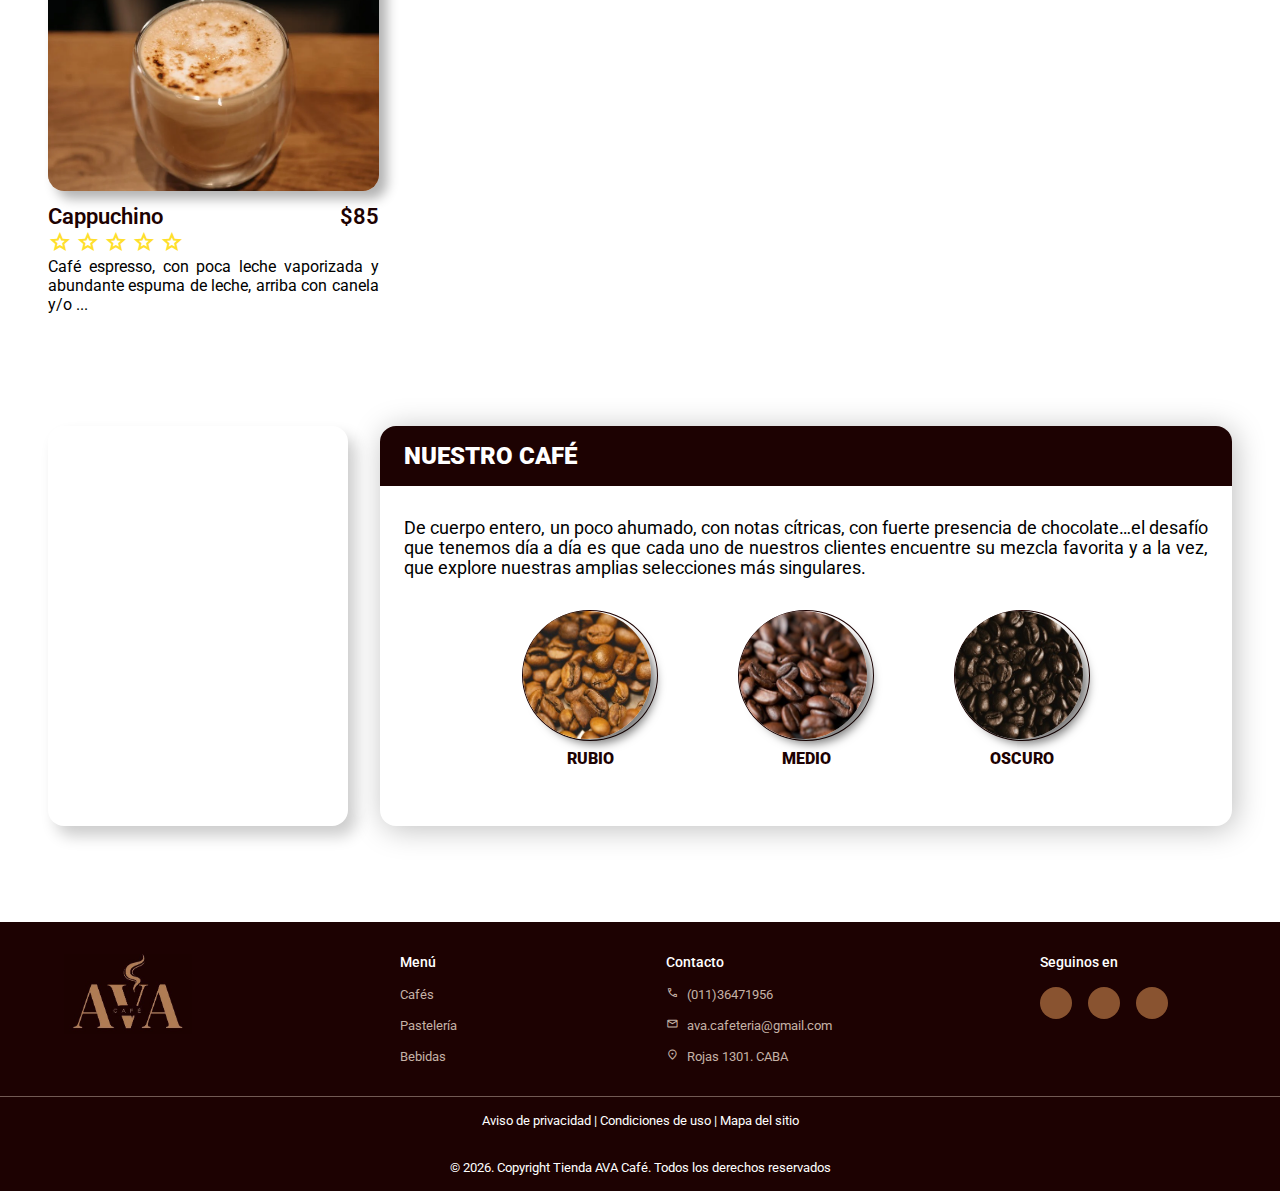
==== commit 32b86e21: "new changes" ====
--- a/index.html
+++ b/index.html
@@ -208,17 +208,17 @@
         <div class="footer__container--info">
           <p class="container__info--titulo">Contacto</p>
           <div class="container__info--items">
-            <a href="#">
+            <a href="./html/contacto.html">
               <span class="material-symbols-outlined">call</span>
               <p>(011)36471956</p>
             </a>
 
-            <a href="#">
+            <a href="./html/contacto.html">
               <span class="material-symbols-outlined">mail</span>
               <p>ava.cafeteria@gmail.com</p>
             </a>
 
-            <a href="#">
+            <a href="./html/contacto.html">
               <span class="material-symbols-outlined"> location_on </span>
               <p>Rojas 1301. CABA</p>
             </a>
--- a/style.css
+++ b/style.css
@@ -286,7 +286,7 @@
 
 .main__productos--productos {
   display: grid;
-  grid-template-columns: repeat(auto-fill, minmax(15rem, 15rem));
+  grid-template-columns: repeat(auto-fill, minmax(15rem, 1fr));
   gap: 6rem;
   margin-bottom: 1rem;
 }
@@ -323,7 +323,7 @@
   text-align: justify;
 }
 
-.star {
+.star span {
   color: var(--yellow-color);
 }
 
@@ -369,6 +369,10 @@
 
   .main__productos--productos > div > p {
     display: none;
+  }
+
+  .star span {
+    font-size: 1rem;
   }
 }
 
@@ -441,7 +445,7 @@
 @media (max-width: 720px) {
   .main__nuestro-cafe {
     padding: 1rem 2rem;
-    justify-content: space-between;
+    justify-content: center;
   }
 
   .main__nuestro-cafe video {
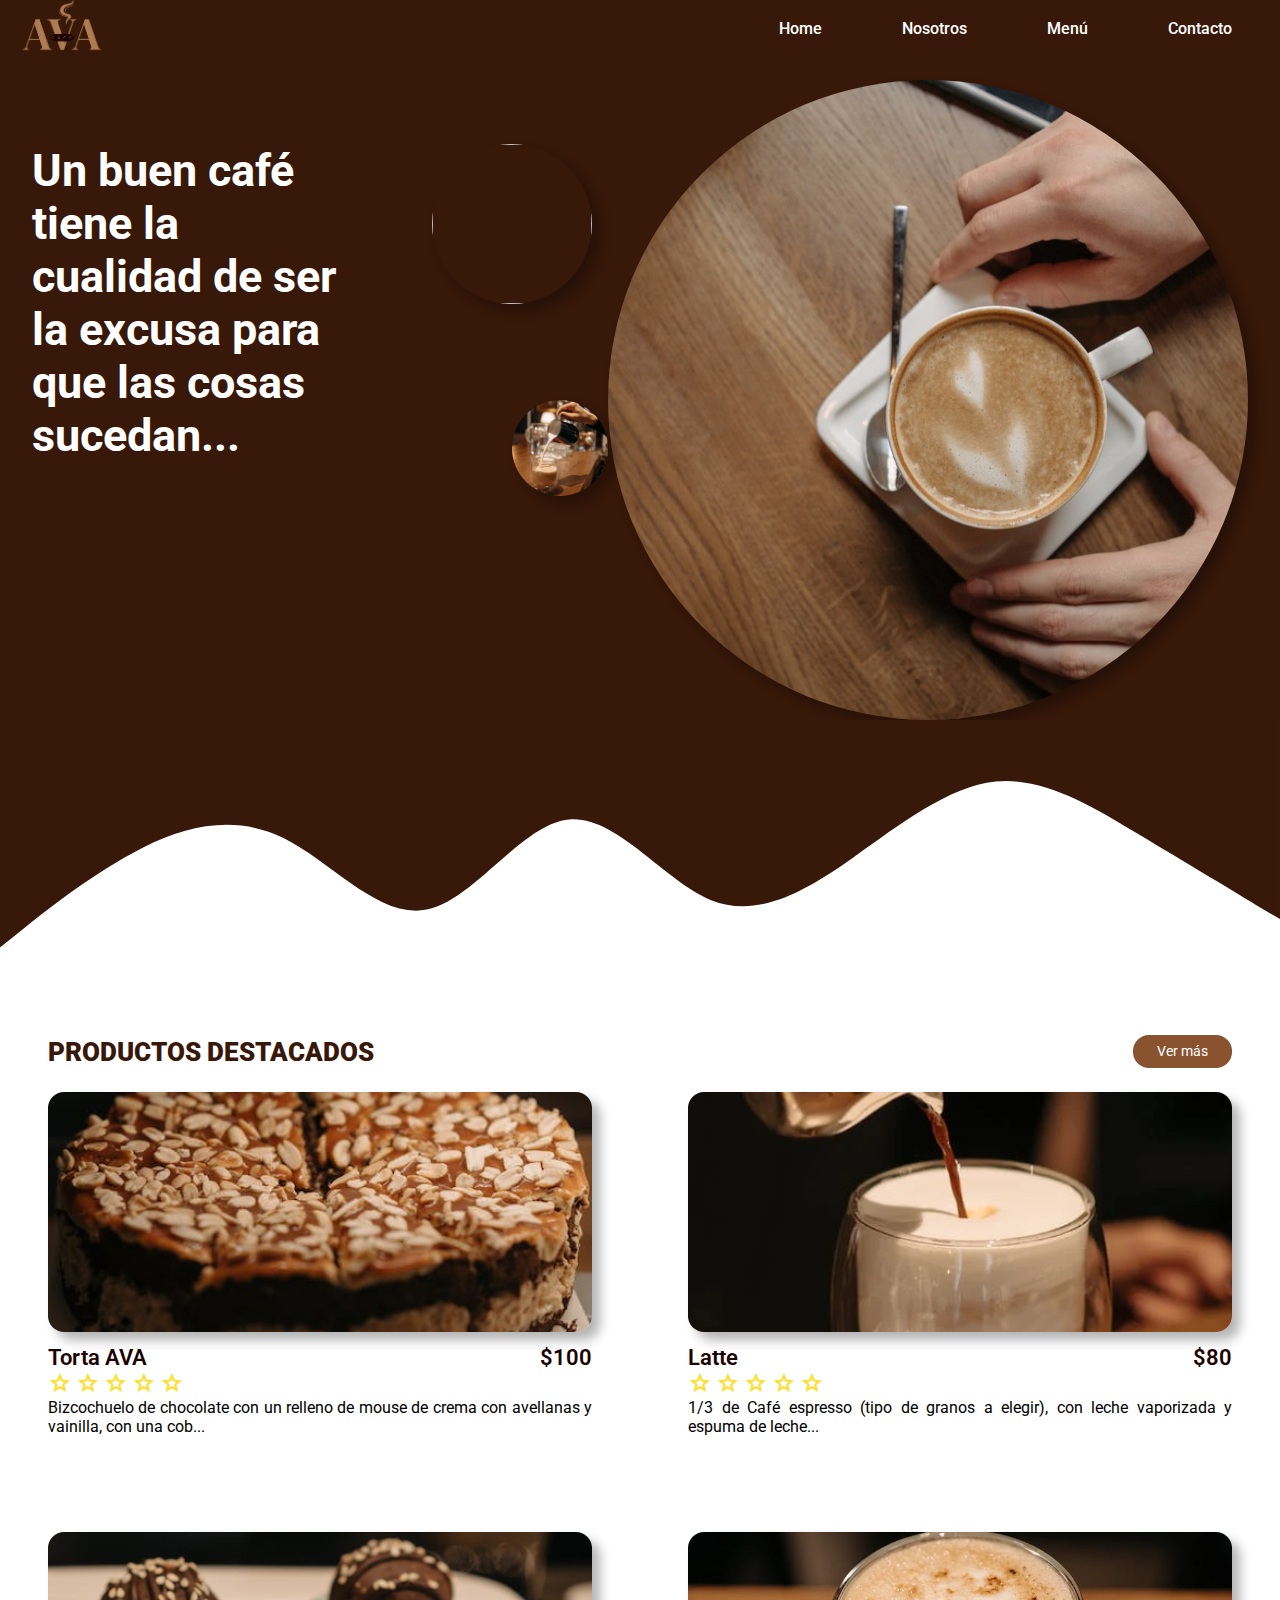
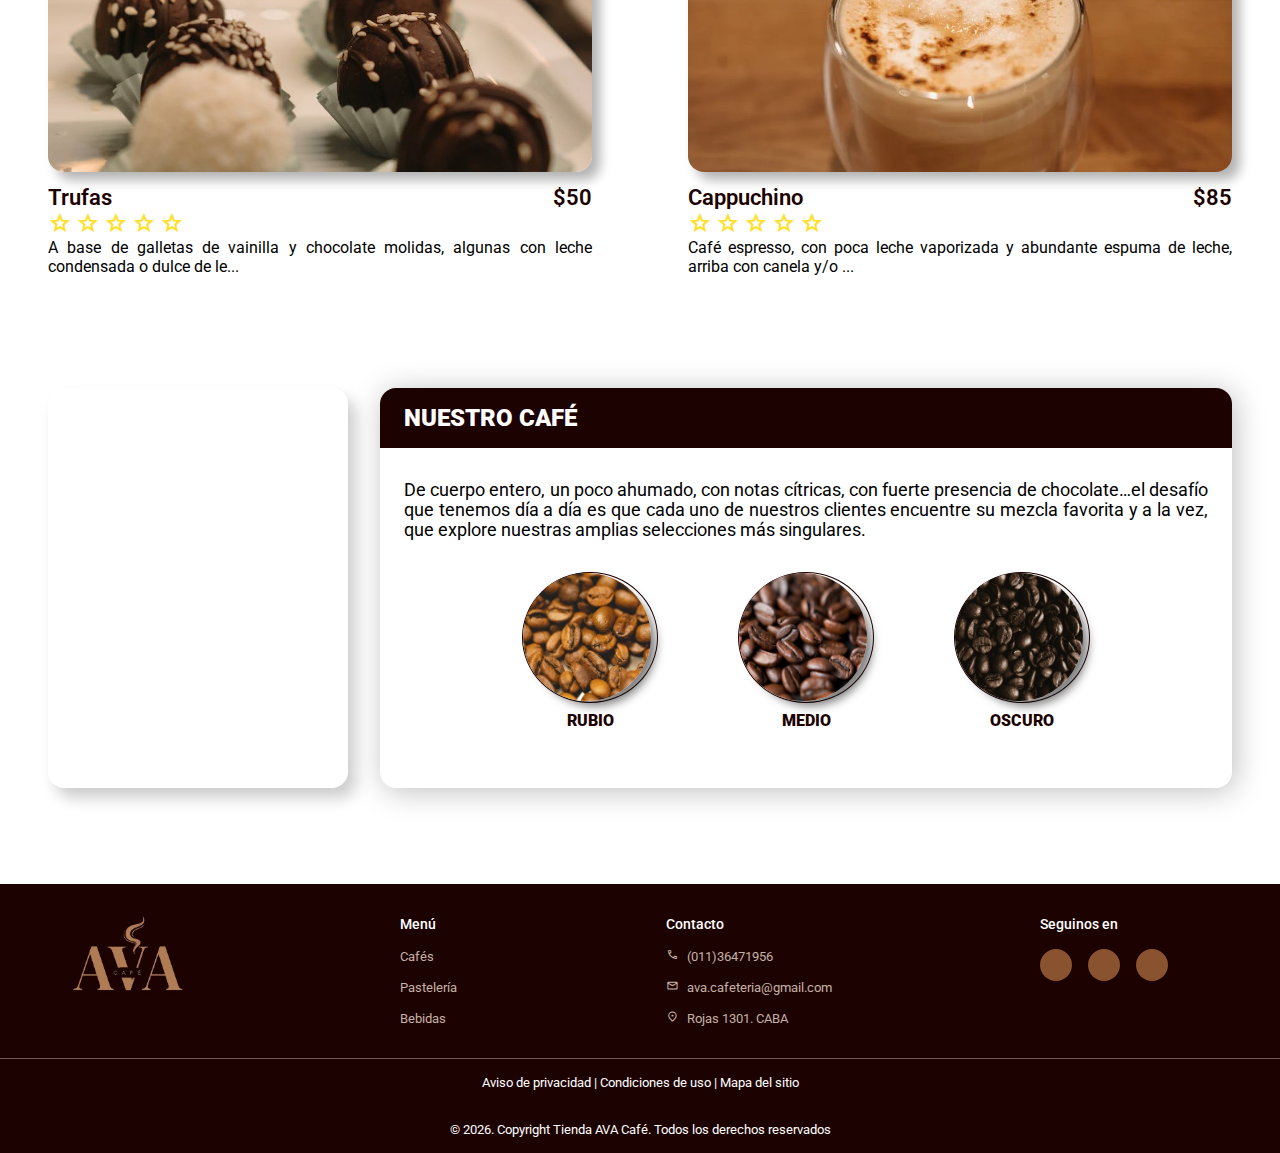
==== commit d68a3c5f: "link mapa" ====
--- a/index.html
+++ b/index.html
@@ -218,7 +218,7 @@
               <p>ava.cafeteria@gmail.com</p>
             </a>
 
-            <a href="./html/contacto.html">
+            <a href="https://goo.gl/maps/73T2ERdr4VDNSgJC7">
               <span class="material-symbols-outlined"> location_on </span>
               <p>Rojas 1301. CABA</p>
             </a>
--- a/style.css
+++ b/style.css
@@ -42,14 +42,53 @@
 nav.nav-scroll .nav__AVA-logo-light {
   display: none;
 }
+/* ------------ */
 
 nav img {
   height: 3.5rem;
   margin-left: 1rem;
 }
 
+.nav__menu--items li {
+  padding: 1.5rem;
+}
+
+.nav__menu--items li a {
+  position: relative;
+  color: var(--white-color);
+  text-decoration: none;
+  font-weight: 500;
+}
+
+.nav__menu--items li a::after {
+  content: "";
+  position: absolute;
+  width: 0%;
+  height: 2px;
+  background-color: var(--white-color);
+  left: 50%;
+  bottom: -5px;
+  transition: all 0.3s ease-in-out;
+}
+
+.nav__menu--items li a:hover::after {
+  width: 100%;
+  left: 0;
+}
+
+/* NAV: hamburger menu */
+.nav__menu {
+  display: flex;
+  padding-right: 1.5rem;
+}
+
 #nav__menu--toggle {
-  display: none;
+  opacity: 0;
+}
+
+#nav__menu--toggle:checked ~ .nav__menu--items {
+  visibility: visible;
+  left: 0;
 }
 
 #nav__menu--toggle:checked + .nav__menu--btn > span {
@@ -66,16 +105,14 @@
   transform: rotate(90deg);
 }
 
-#nav__menu--toggle:checked ~ .nav__menu--items {
-  left: 0 !important;
-}
-
 .nav__menu--btn {
+  display: flex;
+  align-items: center;
   position: fixed;
-  top: 1.6rem;
-  left: 1rem;
-  width: 1.5rem;
-  height: 2rem;
+  top: 20px;
+  left: 20px;
+  width: 26px;
+  height: 26px;
   cursor: pointer;
   z-index: 1;
 }
@@ -102,55 +139,40 @@
 }
 
 .nav__menu--items {
-  display: none;
+  display: flex;
+  flex-direction: column;
+  position: fixed;
+  visibility: hidden;
+  top: 0;
+  left: -100%;
+  width: 200px;
+  height: 100%;
+  margin: 0;
+  padding: 80px 0;
   list-style: none;
-}
-
-.nav__menu--items li {
-  display: flex;
-  align-items: center;
-  gap: 10px;
-  padding: 12px 20px;
-  transition-duration: 0.25s;
-}
-
-.nav__menu--items li a {
-  position: relative;
-  margin-left: 3rem;
-  color: var(--white-color);
-  text-decoration: none;
-  font-weight: 500;
-}
-
-.nav__menu--items li a::after {
-  content: "";
-  position: absolute;
-  width: 0%;
-  height: 2px;
-  background-color: var(--white-color);
-  left: 50%;
-  bottom: -5px;
-  transition: all 0.3s ease-in-out;
-}
-
-.nav__menu--items li a:hover::after {
-  width: 100%;
-  left: 0;
+  box-shadow: 1px 0px 6px rgba(0, 0, 0, 0.2);
+  transition-duration: 0.5s;
+  background-color: var(--dark-brown-color);
 }
 
 /* media queries del nav */
 @media (min-width: 720px) {
   nav {
     justify-content: space-between;
-    padding: 0 3rem 0 0;
+  }
+
+  .nav__menu--items {
+    position: static;
+    flex-direction: row;
+    justify-content: flex-end;
+    gap: 2rem;
+    visibility: visible;
+    background-color: transparent;
+    box-shadow: none;
   }
 
   .nav__menu--btn {
     display: none;
-  }
-
-  .nav__menu--items {
-    display: flex;
   }
 }
 
@@ -167,7 +189,7 @@
 .main__portada--frase {
   padding-top: 4rem;
   color: var(--white-color);
-  font-size: 2.8rem;
+  font-size: clamp(1.4rem, 5vw, 2.8rem);
 }
 
 .main__portada img {
@@ -210,6 +232,13 @@
 }
 
 /* media queries del HOME: portada */
+@media (max-width: 1024px) {
+  .main__portada img:nth-of-type(3) {
+      width: 20rem;
+      height: 20rem;
+  }
+}
+
 @media (max-width: 720px) {
   .main__portada {
     flex-direction: column;
@@ -217,7 +246,6 @@
 
   .main__portada--frase {
     padding-top: 1rem;
-    font-size: 1.4rem;
   }
 
   .main__portada--image1 {
@@ -242,6 +270,7 @@
     height: 12rem;
   }
 }
+
 
 /*-------------- HOME: productos destacados --------------*/
 .main__productos {
@@ -328,6 +357,13 @@
 }
 
 /* media queries del HOME: productos destacados */
+@media (max-width: 1280px) {
+    .main__productos--productos {
+    grid-template-columns: 1fr 1fr;
+   
+  }
+}
+
 @media (max-width: 720px) {
   .main__productos {
     padding: 4rem 2rem;
